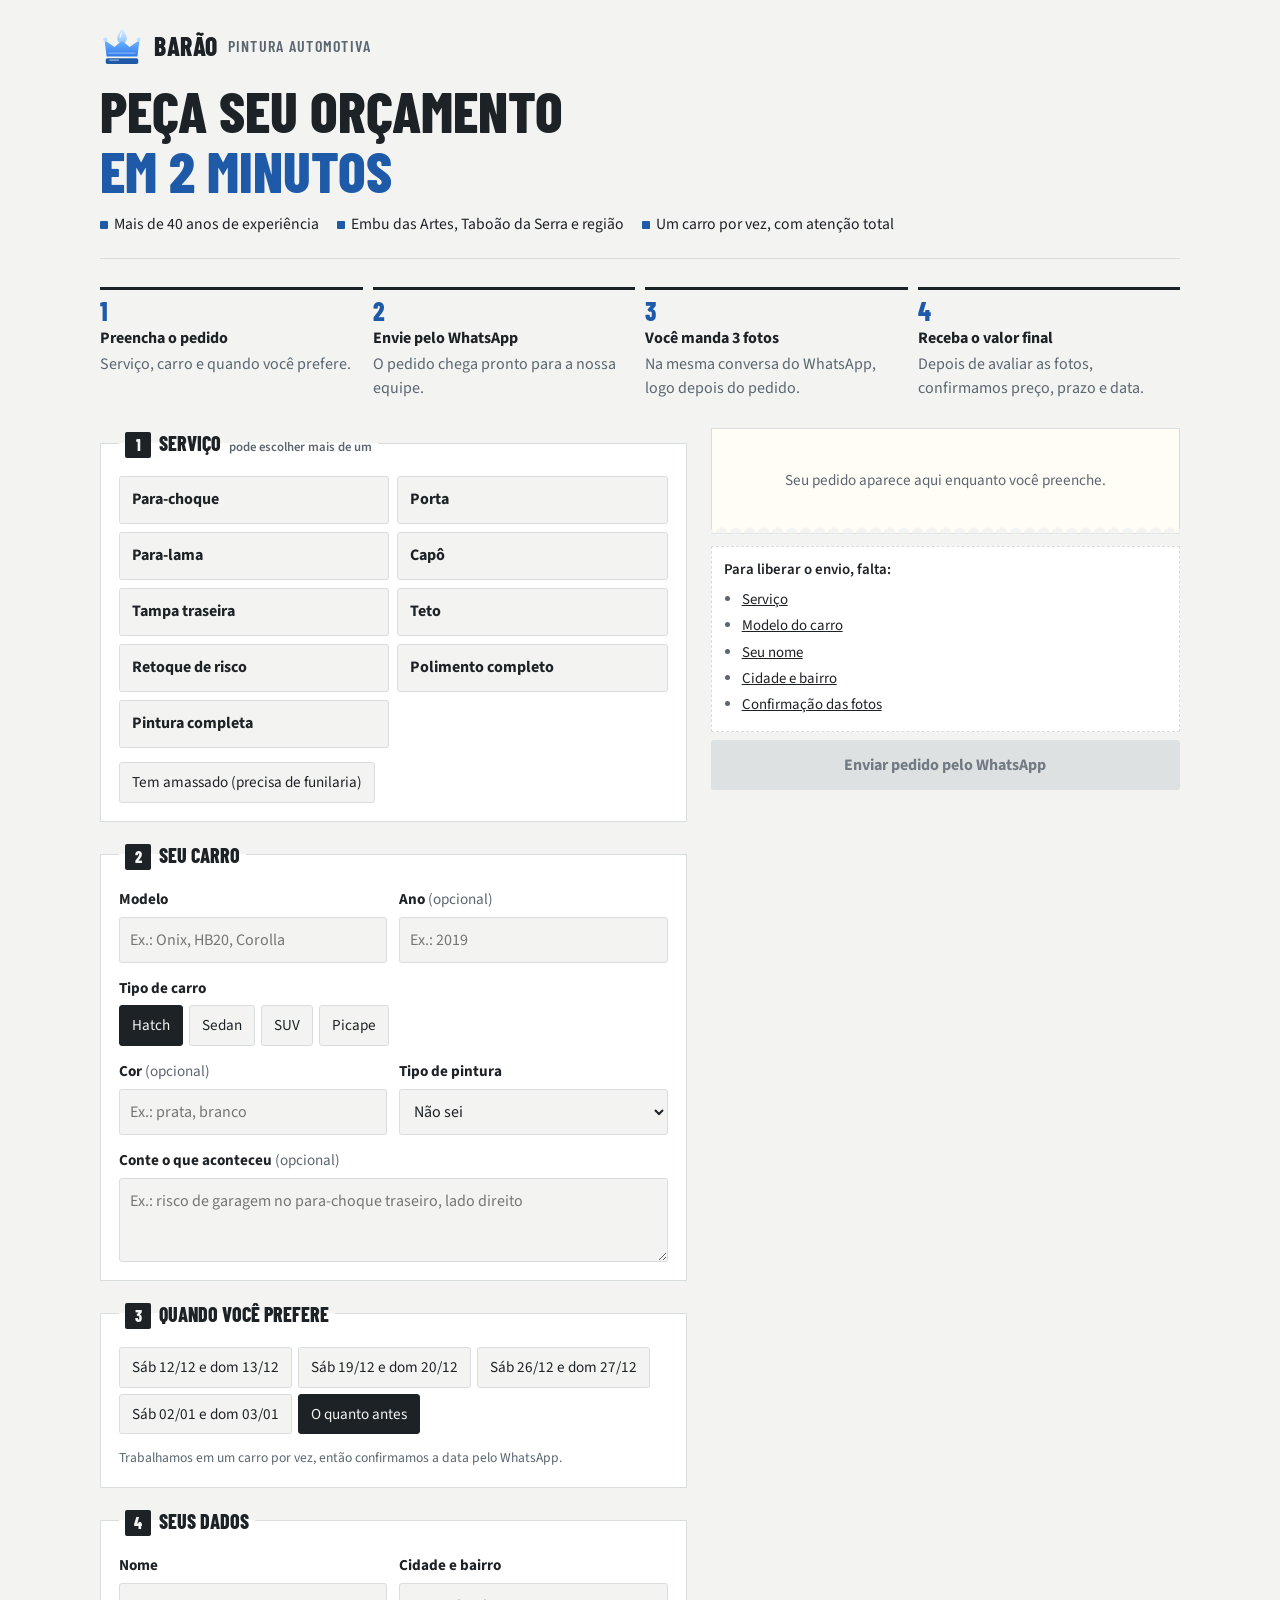
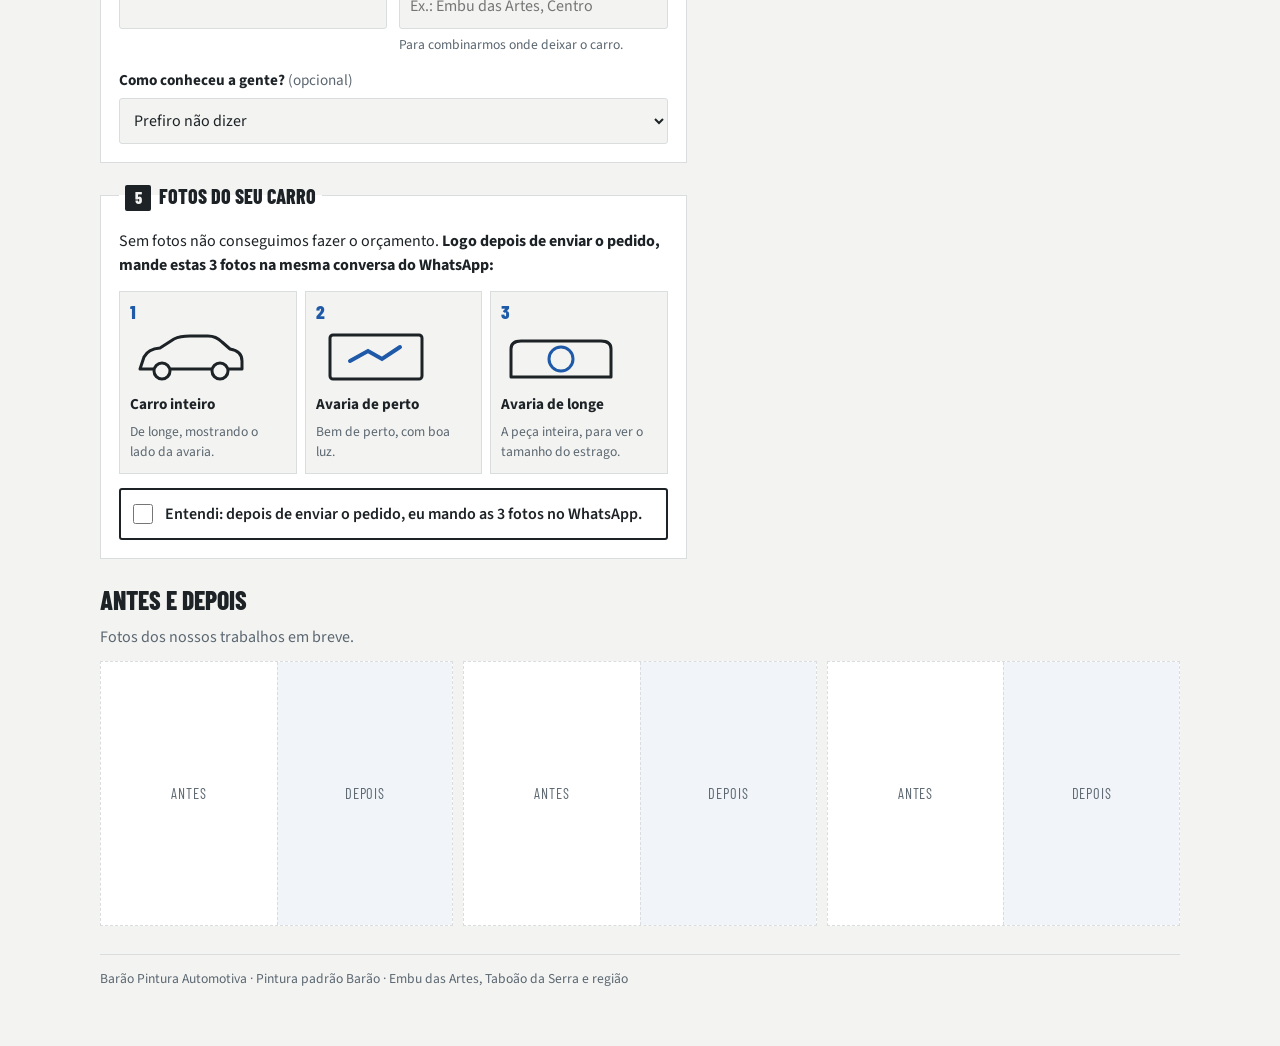
==== web/index.html @ ec801206 "Experiência: mais de 40 anos Co-Authored-By: Claude Opus 5.5 <noreply@anthropic.com> Claude-Session:" ====
<!doctype html>
<html lang="pt-BR">
<head>
<meta charset="utf-8">
<meta name="viewport" content="width=device-width, initial-scale=1, viewport-fit=cover">
<title>Barão Pintura Automotiva · Orçamento</title>
<meta name="description" content="Pintura automotiva com mais de 40 anos de experiência em Embu das Artes, Taboão da Serra e região. Peça seu orçamento pelo WhatsApp.">
<meta property="og:title" content="Barão Pintura Automotiva">
<meta property="og:description" content="Peça seu orçamento em 2 minutos pelo WhatsApp.">
<meta property="og:type" content="website">
<meta name="color-scheme" content="light dark">
<link rel="icon" href="img/simbolo.svg" type="image/svg+xml">
<link rel="apple-touch-icon" href="img/icone-app.png">
<link rel="preconnect" href="https://fonts.googleapis.com">
<link rel="preconnect" href="https://fonts.gstatic.com" crossorigin>
<link rel="stylesheet" href="https://fonts.googleapis.com/css2?family=Barlow+Condensed:wght@600;800&family=Source+Sans+3:wght@400;600;700&display=swap">
<link rel="stylesheet" href="css/style.css">
</head>
<body>
<div class="wrap">
  <header class="top">
    <span class="proto" id="proto">Protótipo · número do WhatsApp ainda não configurado</span>
    <div class="brand"><img src="img/simbolo.svg" alt="" width="44" height="44"><b>Barão</b><span>Pintura automotiva</span></div>
    <h1>Peça seu orçamento <em>em 2 minutos</em></h1>
    <div class="facts">
      <span>Mais de 40 anos de experiência</span>
      <span id="f-regiao">Embu das Artes, Taboão da Serra e região</span>
      <span>Um carro por vez, com atenção total</span>
    </div>
  </header>

  <ol class="how" aria-label="Como funciona">
    <li><b>Preencha o pedido</b><span class="muted">Serviço, carro e quando você prefere.</span></li>
    <li><b>Envie pelo WhatsApp</b><span class="muted">O pedido chega pronto para a nossa equipe.</span></li>
    <li><b>Você manda 3 fotos</b><span class="muted">Na mesma conversa do WhatsApp, logo depois do pedido.</span></li>
    <li><b>Receba o valor final</b><span class="muted">Depois de avaliar as fotos, confirmamos preço, prazo e data.</span></li>
  </ol>

  <div class="main">
    <form id="form" novalidate>
      <fieldset id="fs-svc" aria-describedby="e-svc" tabindex="-1">
        <legend><span class="step">1</span>Serviço <small>pode escolher mais de um</small></legend>
        <div class="svcs" id="svcs"></div>
        <p class="err" id="e-svc" hidden>Escolha pelo menos um serviço.</p>
        <label class="chip" style="align-self:flex-start"><input type="checkbox" id="amassado"><span>Tem amassado (precisa de funilaria)</span></label>
        <p class="callout" id="funilaria" hidden>Amassados passam primeiro pela funilaria, feita pelo nosso funileiro parceiro. O valor dessa parte vem junto no orçamento.</p>
      </fieldset>

      <fieldset>
        <legend><span class="step">2</span>Seu carro</legend>
        <div class="two">
          <div class="field"><label for="modelo">Modelo</label><input type="text" id="modelo" placeholder="Ex.: Onix, HB20, Corolla" autocomplete="off" maxlength="40" aria-describedby="e-modelo"><p class="err" id="e-modelo" hidden>Diga o modelo do carro.</p></div>
          <div class="field"><label for="ano">Ano <span class="opt">(opcional)</span></label><input type="text" id="ano" inputmode="numeric" maxlength="4" placeholder="Ex.: 2019" aria-describedby="e-ano"><p class="err" id="e-ano" hidden></p></div>
        </div>
        <div class="field"><span class="lbl" id="l-porte">Tipo de carro</span><div class="chips" id="porte" role="radiogroup" aria-labelledby="l-porte"></div></div>
        <div class="two">
          <div class="field"><label for="cor">Cor <span class="opt">(opcional)</span></label><input type="text" id="cor" placeholder="Ex.: prata, branco" autocomplete="off" maxlength="30"></div>
          <div class="field"><label for="tinta">Tipo de pintura</label>
            <select id="tinta"><option value="nao-sei">Não sei</option><option value="solida">Sólida (cor lisa)</option><option value="metalica">Metálica (com brilho de pó)</option><option value="perolizada">Perolizada (muda de tom)</option></select></div>
        </div>
        <div class="field"><label for="obs">Conte o que aconteceu <span class="opt">(opcional)</span></label><textarea id="obs" maxlength="300" placeholder="Ex.: risco de garagem no para-choque traseiro, lado direito"></textarea></div>
      </fieldset>

      <fieldset>
        <legend><span class="step">3</span>Quando você prefere</legend>
        <div class="chips" id="datas" role="radiogroup" aria-label="Fim de semana preferido"></div>
        <p class="hint">Trabalhamos em um carro por vez, então confirmamos a data pelo WhatsApp.</p>
      </fieldset>

      <fieldset>
        <legend><span class="step">4</span>Seus dados</legend>
        <div class="two">
          <div class="field"><label for="nome">Nome</label><input type="text" id="nome" autocomplete="name" maxlength="60" aria-describedby="e-nome"><p class="err" id="e-nome" hidden>Diga seu nome.</p></div>
          <div class="field"><label for="bairro">Cidade e bairro</label><input type="text" id="bairro" maxlength="60" placeholder="Ex.: Embu das Artes, Centro" aria-describedby="h-bairro e-bairro"><span class="hint" id="h-bairro">Para combinarmos onde deixar o carro.</span><p class="err" id="e-bairro" hidden>Diga sua cidade e bairro.</p></div>
        </div>
        <div class="field"><label for="origem">Como conheceu a gente? <span class="opt">(opcional)</span></label>
          <select id="origem"><option value="">Prefiro não dizer</option><option>Indicação de amigo</option><option>Instagram</option><option>Google</option><option>Já sou cliente</option><option>Outro</option></select></div>
      </fieldset>

      <fieldset>
        <legend><span class="step">5</span>Fotos do seu carro</legend>
        <p>Sem fotos não conseguimos fazer o orçamento. <strong>Logo depois de enviar o pedido, mande estas 3 fotos na mesma conversa do WhatsApp:</strong></p>
        <div class="shots">
          <div class="shot"><span class="n">1</span>
            <svg viewBox="0 0 120 60" aria-hidden="true"><g fill="none" stroke="currentColor" stroke-width="3" stroke-linejoin="round"><path d="M10 42 L14 30 Q18 22 30 21 L44 12 Q50 9 60 9 L78 9 Q86 9 92 15 L100 22 Q112 24 112 34 L112 42 Z"/><circle cx="32" cy="44" r="8" fill="var(--bg)"/><circle cx="90" cy="44" r="8" fill="var(--bg)"/></g></svg>
            <b>Carro inteiro</b><small>De longe, mostrando o lado da avaria.</small></div>
          <div class="shot"><span class="n">2</span>
            <svg viewBox="0 0 120 60" aria-hidden="true"><g fill="none" stroke="currentColor" stroke-width="3"><rect x="14" y="8" width="92" height="44" rx="3"/><path d="M34 34 L52 24 L66 32 L84 20" stroke="var(--cor)" stroke-width="4" stroke-linecap="round"/></g></svg>
            <b>Avaria de perto</b><small>Bem de perto, com boa luz.</small></div>
          <div class="shot"><span class="n">3</span>
            <svg viewBox="0 0 120 60" aria-hidden="true"><g fill="none" stroke="currentColor" stroke-width="3" stroke-linejoin="round"><path d="M10 50 L10 22 Q10 14 20 14 L100 14 Q110 14 110 22 L110 50 Z"/><circle cx="60" cy="32" r="12" stroke="var(--cor)"/></g></svg>
            <b>Avaria de longe</b><small>A peça inteira, para ver o tamanho do estrago.</small></div>
        </div>
        <label class="confirm" for="fotos-ok" id="l-fotos"><input type="checkbox" id="fotos-ok" aria-describedby="e-fotos"><span>Entendi: depois de enviar o pedido, eu mando as 3 fotos no WhatsApp.</span></label>
        <p class="err" id="e-fotos" hidden>Marque aqui para confirmar que vai mandar as fotos.</p>
      </fieldset>
      <div class="hp" aria-hidden="true"><label for="site">Site</label><input type="text" id="site" tabindex="-1" autocomplete="off"></div>
    </form>

    <aside aria-label="Resumo do pedido">
      <div class="receipt" id="receipt" aria-live="polite"></div>
      <div class="actions">
        <div class="summary" id="summary" role="alert" hidden></div>
        <a class="btn wpp" id="send" href="#" target="_blank" rel="noopener">Enviar pedido pelo WhatsApp</a>
        <button class="btn ghost" id="copy" type="button" hidden>Copiar pedido (teste)</button>
        <p class="status" id="status" role="status"></p>
      </div>
      <div class="next" id="next" hidden>
        <b>Falta pouco: mande as fotos</b>
        <p>Na mesma conversa em que você enviou o pedido:</p>
        <ol><li>Carro inteiro</li><li>Avaria de perto</li><li>Avaria de longe</li></ol>
        <p class="hint">Com as fotos, respondemos com o valor, o prazo e a data.</p>
      </div>
    </aside>
  </div>

  <section class="port" aria-label="Trabalhos">
    <h2>Antes e depois</h2>
    <p class="muted">Fotos dos nossos trabalhos em breve.</p>
    <div class="slots"><div class="slot"><div>Antes</div><div>Depois</div></div><div class="slot"><div>Antes</div><div>Depois</div></div><div class="slot"><div>Antes</div><div>Depois</div></div></div>
  </section>

  <footer>Barão Pintura Automotiva · Pintura padrão Barão · Embu das Artes, Taboão da Serra e região</footer>
</div>

<script src="js/config.js"></script>
<script src="js/app.js"></script>
</body>
</html>
---- web/css/style.css ----
/* base (antes vinha do visualizador de artifacts) */
*,*::before,*::after{box-sizing:border-box}
html{-webkit-text-size-adjust:100%}
body{margin:0}
img{max-width:100%;height:auto}
[hidden]{display:none!important}
:root{padding-top:env(safe-area-inset-top,0px);padding-bottom:env(safe-area-inset-bottom,0px)}

/* Layout: página do cliente — topo curto com a marca, formulário em blocos à esquerda e o recibo "colado" à direita (empilha no celular) */
:root{
  --bg:#f3f4f2; --surface:#ffffff; --fg:#1d2226; --muted:#5b6670; --line:#d9ddde;
  --cor:#1E5AA8; --cor-fg:#ffffff; --primer:#8d9599; --verniz:#1f5f8b; --fita:#e8b923; --fita-fg:#3a2c00; --wpp:#1f8a4c; --paper:#fffdf6;
  --display:"Barlow Condensed","Arial Narrow",Arial,sans-serif;
  --body:"Source Sans 3","Segoe UI",Roboto,Arial,sans-serif;
  --mono:ui-monospace,"SFMono-Regular",Menlo,Consolas,monospace;
}
@media (prefers-color-scheme: dark){:root:not([data-theme="light"]){
  --bg:#15191c; --surface:#1e2428; --fg:#e8ebec; --muted:#a2adb5; --line:#323a40;
  --cor:#4C9AFF; --cor-fg:#0A1F3D; --primer:#a3acb1; --verniz:#5aa5d8; --fita:#e8b923; --fita-fg:#2a2000; --wpp:#3cc07a; --paper:#22282c; color-scheme:dark}}
:root[data-theme="dark"]{
  --bg:#15191c; --surface:#1e2428; --fg:#e8ebec; --muted:#a2adb5; --line:#323a40;
  --cor:#4C9AFF; --cor-fg:#0A1F3D; --primer:#a3acb1; --verniz:#5aa5d8; --fita:#e8b923; --fita-fg:#2a2000; --wpp:#3cc07a; --paper:#22282c; color-scheme:dark}
*{box-sizing:border-box}
body{background:var(--bg);color:var(--fg);font-family:var(--body);font-size:16px;line-height:1.5;
  padding-left:max(16px,env(safe-area-inset-left,0px));padding-right:max(16px,env(safe-area-inset-right,0px))}
.wrap{max-width:1080px;margin:0 auto;padding-block:24px 56px;display:flex;flex-direction:column;gap:28px}
h1,h2,h3{font-family:var(--display);margin:0;line-height:1.05;text-wrap:balance}
p{margin:0}
.muted{color:var(--muted)}
a{color:var(--verniz)}

/* topo */
.top{display:flex;flex-direction:column;gap:12px;padding-bottom:22px;border-bottom:1px solid var(--line)}
.brand{display:flex;align-items:center;gap:10px;flex-wrap:wrap}
.brand img{width:44px;height:44px}
.brand b{font-family:var(--display);font-weight:800;font-size:1.6rem;letter-spacing:.02em;text-transform:uppercase}
.brand span{font-family:var(--display);font-weight:600;text-transform:uppercase;letter-spacing:.08em;color:var(--muted)}
.top h1{font-size:clamp(2.2rem,7vw,3.6rem);font-weight:800;text-transform:uppercase;max-width:18ch}
.top h1 em{font-style:normal;color:var(--cor)}
.facts{display:flex;flex-wrap:wrap;gap:8px 18px;font-size:.98rem}
.facts span{display:flex;align-items:center;gap:6px}
.facts span::before{content:"";width:8px;height:8px;background:var(--cor);border-radius:1px}
.proto{align-self:flex-start;background:var(--fita);color:var(--fita-fg);font-family:var(--display);font-weight:600;text-transform:uppercase;letter-spacing:.08em;font-size:.85rem;padding:2px 10px;transform:rotate(-1deg)}

/* grade principal */
.main{display:grid;grid-template-columns:minmax(0,1.25fr) minmax(0,1fr);gap:24px;align-items:start}
@media (max-width:860px){.main{grid-template-columns:1fr}}
form{display:flex;flex-direction:column;gap:18px;min-width:0}
fieldset{border:1px solid var(--line);background:var(--surface);padding:18px;margin:0;display:flex;flex-direction:column;gap:14px;min-width:0}
legend{font-family:var(--display);font-weight:800;text-transform:uppercase;font-size:1.25rem;padding:0 6px;display:flex;gap:8px;align-items:baseline}
legend small{font-family:var(--body);font-weight:600;font-size:.8rem;color:var(--muted);text-transform:none}
.step{display:inline-grid;place-items:center;width:26px;height:26px;background:var(--fg);color:var(--bg);border-radius:2px;font-size:1rem}
.field{display:flex;flex-direction:column;gap:6px;min-width:0}
.field>label,.lbl{font-weight:700;font-size:.95rem}
.hint{font-size:.85rem;color:var(--muted)}
input[type=text],input[type=tel],input[type=number],select,textarea{font:inherit;color:var(--fg);background:var(--bg);border:1px solid var(--line);padding:10px;border-radius:3px;width:100%}
textarea{min-height:84px;resize:vertical}
input:focus-visible,select:focus-visible,textarea:focus-visible,button:focus-visible,.chip:focus-within,a:focus-visible{outline:3px solid var(--fita);outline-offset:1px}
.two{display:grid;grid-template-columns:1fr 1fr;gap:12px;align-items:start}
@media (max-width:460px){.two{grid-template-columns:1fr}}
.err{color:var(--cor);font-size:.88rem;font-weight:600}

/* serviços */
.svcs{display:grid;grid-template-columns:repeat(auto-fill,minmax(180px,1fr));gap:8px}
.svc{display:flex;flex-direction:column;gap:2px;border:1px solid var(--line);background:var(--bg);padding:10px 12px;border-radius:3px;cursor:pointer;position:relative}
.svc > input[type=checkbox]{position:absolute;opacity:0;pointer-events:none}
.svc b{font-weight:700}
.svc.off{opacity:.5;cursor:not-allowed}
.svc small{color:var(--muted);font-size:.85rem}
.svc:has(input:checked){border-color:var(--cor);background:color-mix(in srgb,var(--cor) 9%,var(--surface));box-shadow:inset 0 0 0 1px var(--cor)}
.svc:has(input:focus-visible){outline:3px solid var(--fita);outline-offset:1px}
.qty{display:flex;align-items:center;gap:8px;margin-top:6px}
.qty input{width:64px;padding:6px 8px}
.svc:not(:has(input[type=checkbox]:checked)) .qty{display:none}

.chips{display:flex;flex-wrap:wrap;gap:6px}
.chip{position:relative}
.chip input{position:absolute;opacity:0;pointer-events:none}
.chip span{display:inline-block;padding:8px 12px;border:1px solid var(--line);background:var(--bg);border-radius:3px;cursor:pointer;font-size:.95rem}
.chip input:checked + span{background:var(--fg);color:var(--bg);border-color:var(--fg)}
.callout{border-left:4px solid var(--verniz);background:color-mix(in srgb,var(--verniz) 9%,transparent);padding:10px 12px;font-size:.93rem}

/* recibo */
aside{position:sticky;top:calc(env(safe-area-inset-top,0px) + 16px);display:flex;flex-direction:column;gap:12px;min-width:0}
@media (max-width:860px){aside{position:static}}
.receipt{background:var(--paper);border:1px solid var(--line);padding:18px 18px 22px;font-family:var(--mono);font-size:.84rem;line-height:1.55;white-space:pre-wrap;overflow-wrap:anywhere;
  -webkit-mask:radial-gradient(circle 6px at 50% 100%,transparent 98%,#000) bottom/14px 100% repeat-x;mask:radial-gradient(circle 6px at 50% 100%,transparent 98%,#000) bottom/14px 100% repeat-x}
.est{display:flex;justify-content:space-between;align-items:baseline;gap:10px;border-top:3px solid var(--fg);padding-top:8px}
.est strong{font-family:var(--display);font-weight:800;font-size:2rem;font-variant-numeric:tabular-nums;color:var(--cor)}
.actions{display:flex;flex-direction:column;gap:8px}
.btn{display:flex;justify-content:center;align-items:center;gap:8px;font:inherit;font-weight:700;padding:13px 16px;border-radius:3px;border:0;cursor:pointer;text-decoration:none;text-align:center}
.btn.wpp{background:var(--wpp);color:#fff}
.btn.wpp[aria-disabled=true]{background:var(--line);color:var(--muted);cursor:not-allowed}
.btn.ghost{background:transparent;border:1px solid var(--line);color:var(--fg);font-weight:600}
.status{font-size:.88rem;color:var(--muted);min-height:1.2em}

/* portfólio */
.port{display:flex;flex-direction:column;gap:12px}
.port h2{font-size:1.6rem;font-weight:800;text-transform:uppercase}
.slots{display:grid;grid-template-columns:repeat(auto-fit,minmax(200px,1fr));gap:10px}
.slot{aspect-ratio:4/3;max-width:100%;border:1px dashed var(--line);display:grid;grid-template-columns:1fr 1fr;overflow:hidden;background:var(--surface)}
.slot div{display:grid;place-items:center;font-family:var(--display);text-transform:uppercase;letter-spacing:.06em;color:var(--muted);font-size:.9rem}
.slot div+div{border-left:1px dashed var(--line);background:color-mix(in srgb,var(--cor) 6%,transparent)}
.how{display:grid;grid-template-columns:repeat(auto-fit,minmax(200px,1fr));gap:10px;counter-reset:h;list-style:none;margin:0;padding:0}
.how li{counter-increment:h;border-top:3px solid var(--fg);padding-top:8px;display:flex;flex-direction:column;gap:2px}
.how li::before{content:counter(h);font-family:var(--display);font-weight:800;font-size:1.6rem;color:var(--cor);line-height:1}
footer{font-size:.85rem;color:var(--muted);border-top:1px solid var(--line);padding-top:14px}
/* fotos que o cliente manda */
.shots{display:grid;grid-template-columns:repeat(3,minmax(0,1fr));gap:8px}
@media (max-width:420px){.shots{grid-template-columns:1fr}}
.shot{border:1px solid var(--line);background:var(--bg);padding:10px;display:flex;flex-direction:column;gap:6px;align-items:flex-start;min-width:0}
.shot svg{width:100%;max-width:120px;height:auto;color:var(--fg)}
.shot b{font-size:.95rem}
.shot small{color:var(--muted);font-size:.85rem}
.shot .n{font-family:var(--display);font-weight:800;color:var(--cor);font-size:1.2rem;line-height:1}
.confirm{display:grid;grid-template-columns:22px 1fr;gap:10px;align-items:start;padding:12px;border:2px solid var(--fg);border-radius:3px;cursor:pointer;font-weight:600}
.confirm input{width:20px;height:20px;margin:2px 0 0;accent-color:var(--cor)}
.next{border:2px solid var(--wpp);background:color-mix(in srgb,var(--wpp) 10%,var(--surface));padding:14px;display:flex;flex-direction:column;gap:6px}
.next b{font-family:var(--display);font-size:1.3rem;text-transform:uppercase}
.next ol{margin:0;padding-left:20px}
@media (prefers-reduced-motion:no-preference){.svc,.chip span{transition:background .15s,border-color .15s}}
[hidden]{display:none!important}
.opt{font-weight:400;color:var(--muted)}
.invalido,input.invalido,select.invalido{border-color:var(--cor)!important;box-shadow:0 0 0 1px var(--cor)}
fieldset.invalido{box-shadow:inset 3px 0 0 var(--cor)}
.err{margin:0}
.receipt.vazio{font-family:var(--body);color:var(--muted);font-size:.95rem;text-align:center;padding-block:40px}
.summary{border:2px solid var(--cor);background:color-mix(in srgb,var(--cor) 8%,var(--surface));padding:12px;font-size:.93rem;display:flex;flex-direction:column;gap:6px}
.summary ul{margin:0;padding-left:18px}
.summary button{font:inherit;background:none;border:0;padding:2px 0;color:var(--fg);text-decoration:underline;cursor:pointer}
.qty input{width:64px;padding:6px 8px}
.hp{position:absolute;left:-9999px;width:1px;height:1px;overflow:hidden}
.btn[aria-busy=true]{opacity:.7;cursor:progress}
.summary.neutro{border:1px dashed var(--line);background:var(--surface);color:var(--muted)}
.summary.neutro b{color:var(--fg);font-weight:600}
.btn.wpp[aria-disabled=true]{opacity:.85}
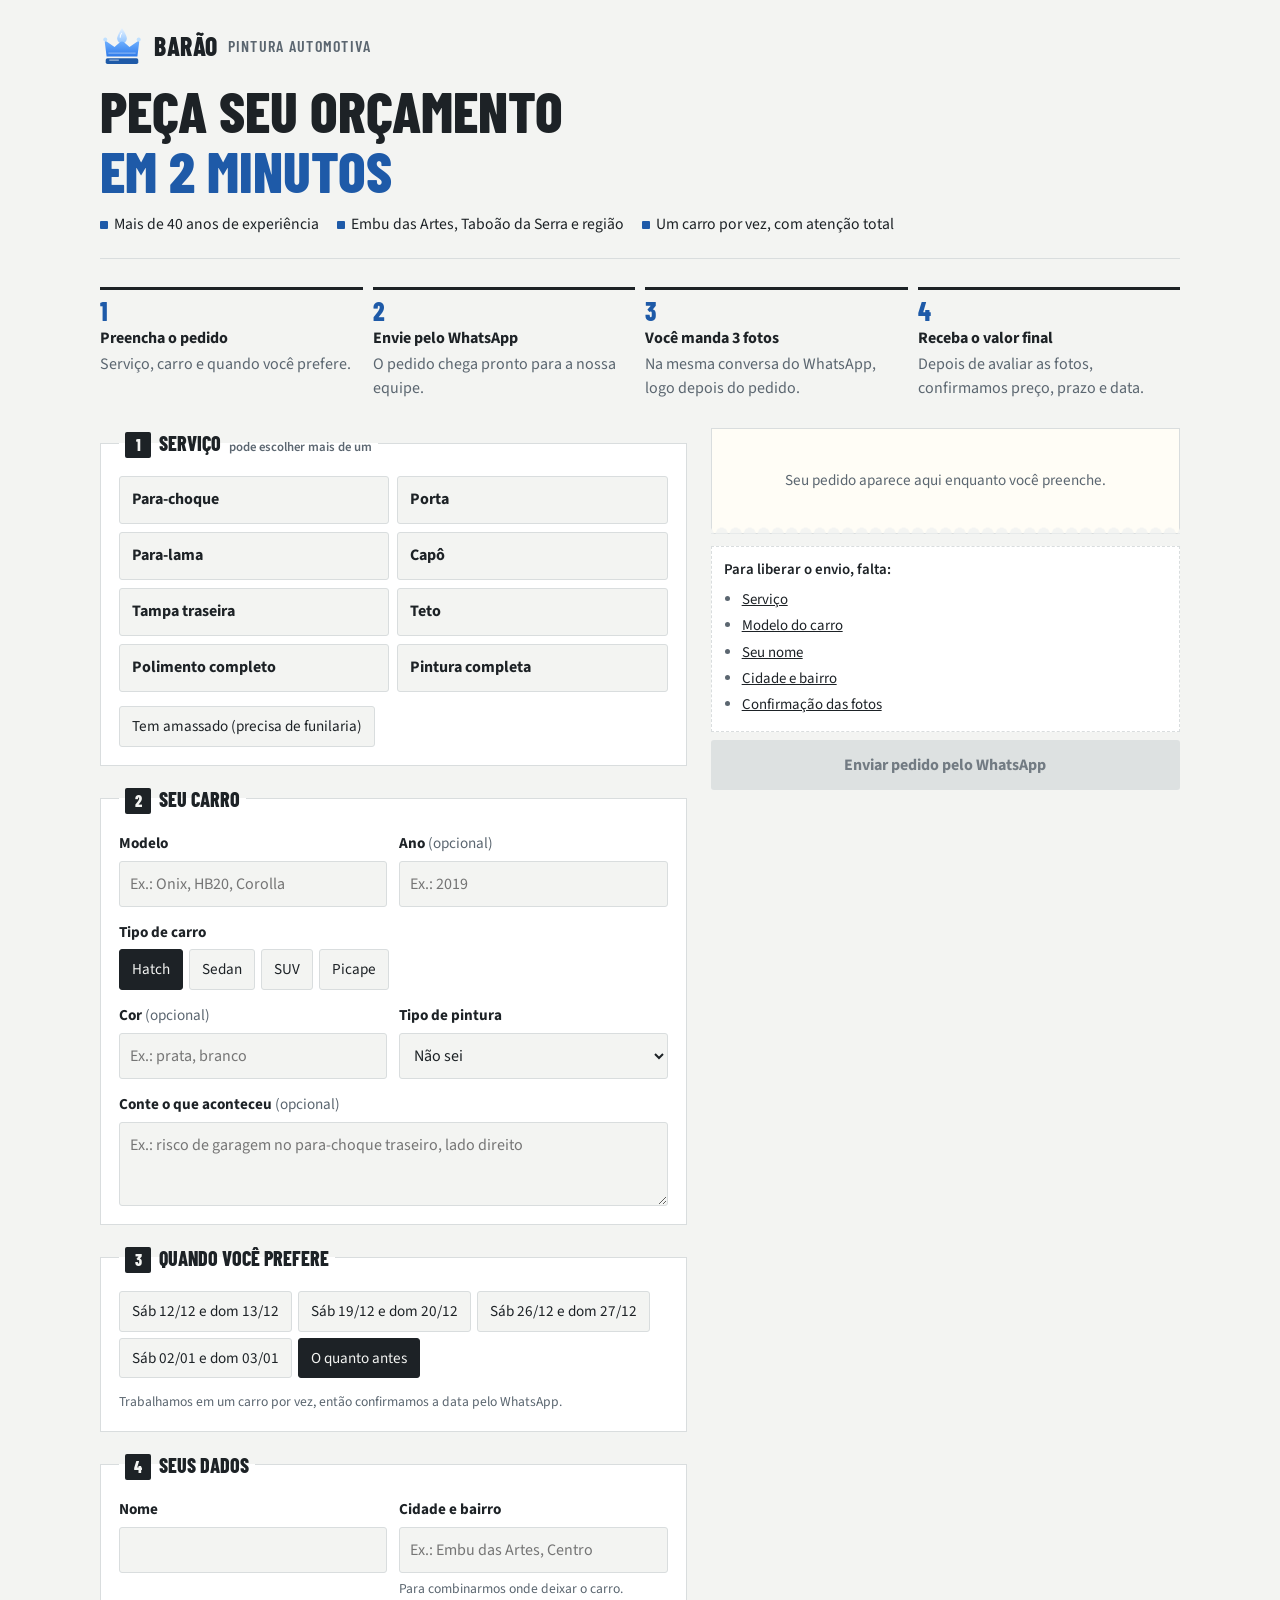
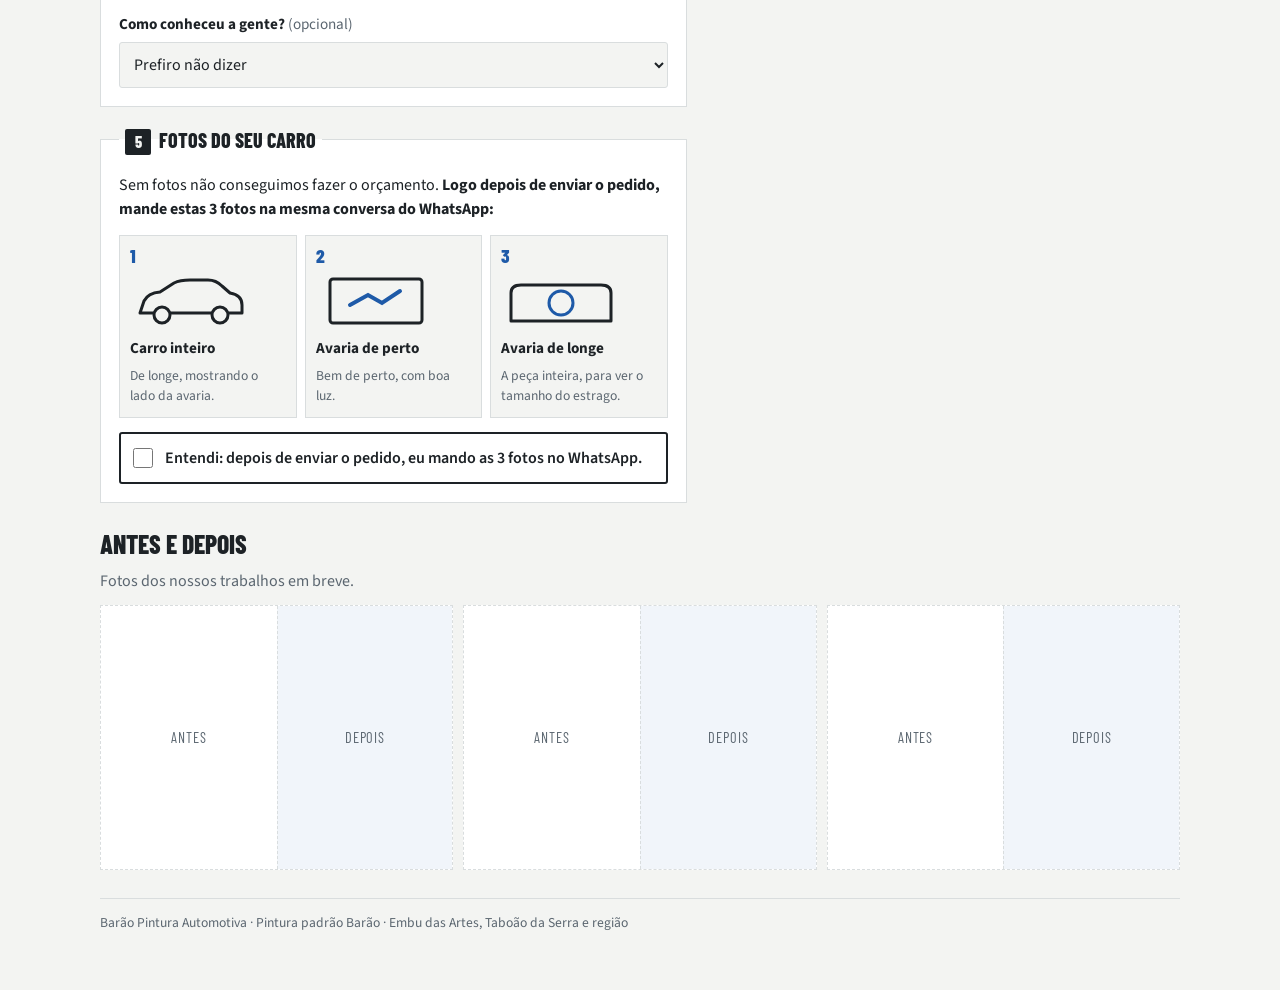
==== commit 0f9d3a62: "Recibo volta a ser só texto; modo de teste para emojis Os emojis chegaram quebrados também via api.w" ====
--- a/web/index.html
+++ b/web/index.html
@@ -14,7 +14,7 @@
 <link rel="preconnect" href="https://fonts.googleapis.com">
 <link rel="preconnect" href="https://fonts.gstatic.com" crossorigin>
 <link rel="stylesheet" href="https://fonts.googleapis.com/css2?family=Barlow+Condensed:wght@600;800&family=Source+Sans+3:wght@400;600;700&display=swap">
-<link rel="stylesheet" href="css/style.css">
+<link rel="stylesheet" href="css/style.css?v=20261109b">
 </head>
 <body>
 <div class="wrap">
@@ -123,7 +123,7 @@
   <footer>Barão Pintura Automotiva · Pintura padrão Barão · Embu das Artes, Taboão da Serra e região</footer>
 </div>
 
-<script src="js/config.js"></script>
-<script src="js/app.js"></script>
+<script src="js/config.js?v=20261109b"></script>
+<script src="js/app.js?v=20261109b"></script>
 </body>
 </html>
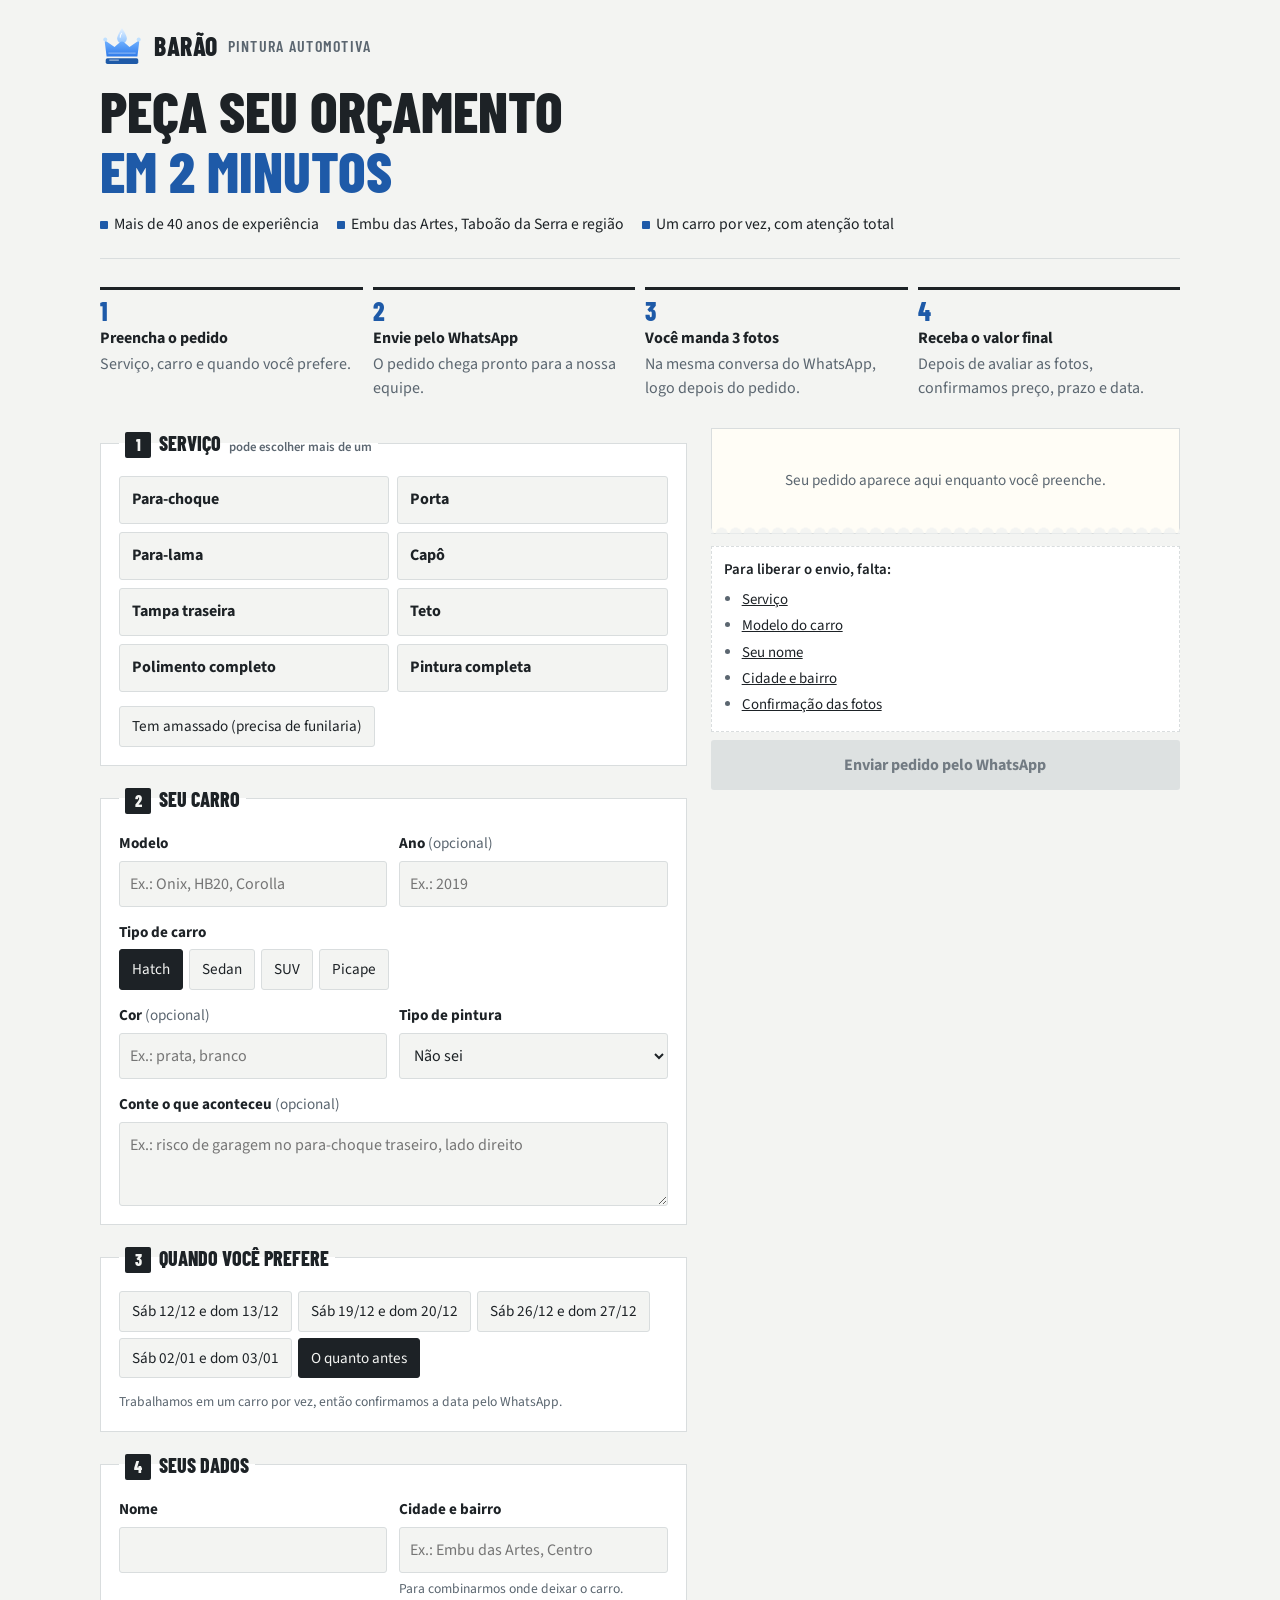
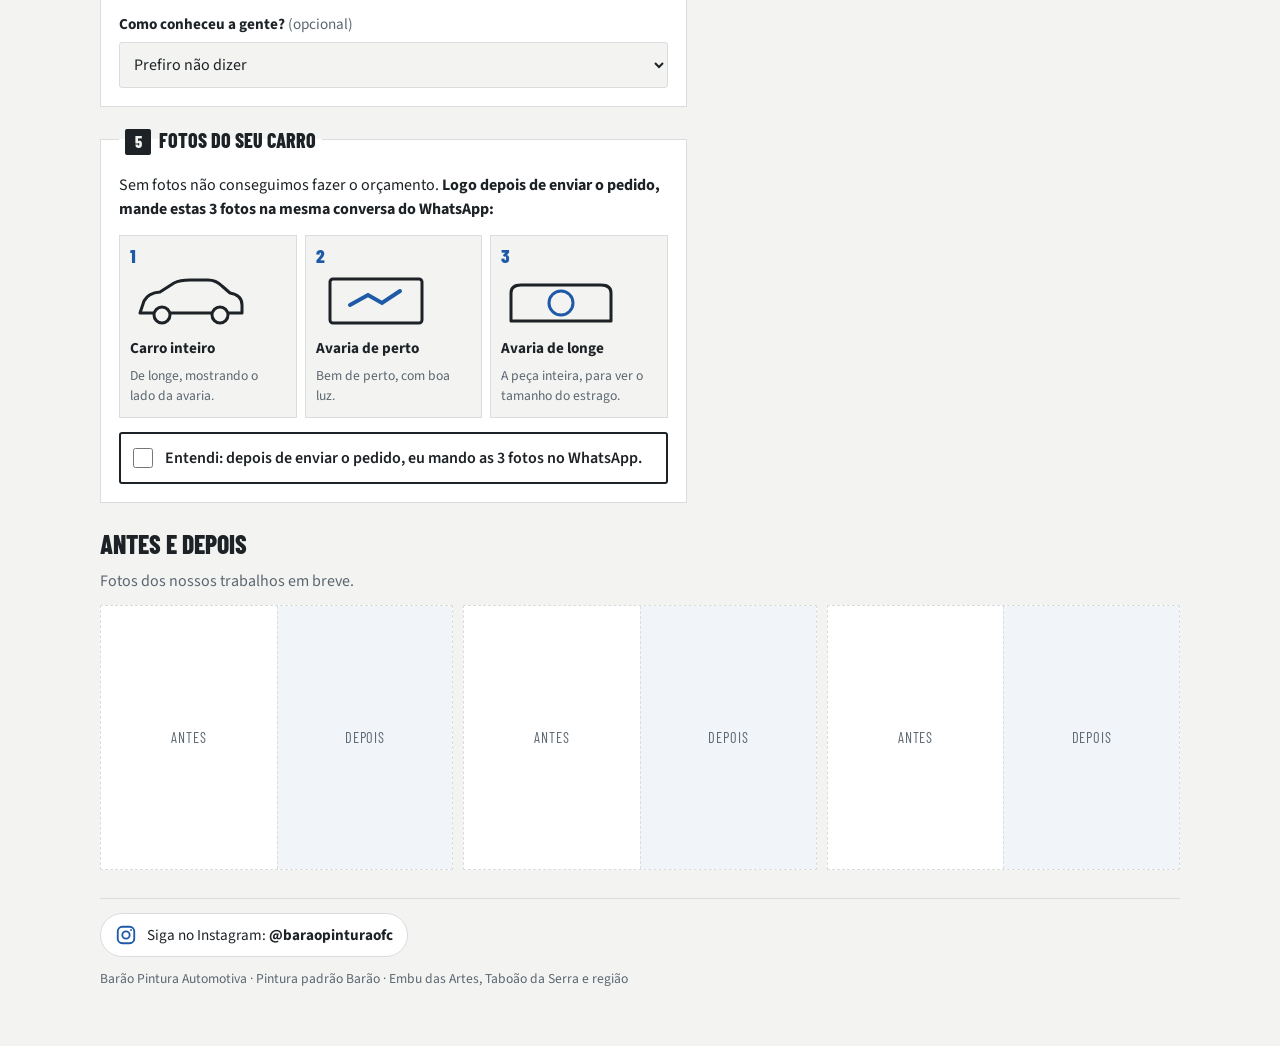
==== commit 358eba5c: "Site: link do Instagram (@baraopinturaofc) no rodapé Co-Authored-By: Claude Opus 5.5 <noreply@anthro" ====
--- a/web/index.html
+++ b/web/index.html
@@ -14,7 +14,7 @@
 <link rel="preconnect" href="https://fonts.googleapis.com">
 <link rel="preconnect" href="https://fonts.gstatic.com" crossorigin>
 <link rel="stylesheet" href="https://fonts.googleapis.com/css2?family=Barlow+Condensed:wght@600;800&family=Source+Sans+3:wght@400;600;700&display=swap">
-<link rel="stylesheet" href="css/style.css?v=20261109b">
+<link rel="stylesheet" href="css/style.css?v=20261110i">
 </head>
 <body>
 <div class="wrap">
@@ -120,10 +120,16 @@
     <div class="slots"><div class="slot"><div>Antes</div><div>Depois</div></div><div class="slot"><div>Antes</div><div>Depois</div></div><div class="slot"><div>Antes</div><div>Depois</div></div></div>
   </section>
 
-  <footer>Barão Pintura Automotiva · Pintura padrão Barão · Embu das Artes, Taboão da Serra e região</footer>
+  <footer>
+    <a class="social" href="https://www.instagram.com/baraopinturaofc/" target="_blank" rel="noopener">
+      <svg viewBox="0 0 24 24" width="22" height="22" aria-hidden="true" fill="none" stroke="currentColor" stroke-width="2" stroke-linecap="round" stroke-linejoin="round"><rect x="3" y="3" width="18" height="18" rx="5"/><circle cx="12" cy="12" r="4"/><circle cx="17.5" cy="6.5" r="1" fill="currentColor" stroke="none"/></svg>
+      <span>Siga no Instagram: <b>@baraopinturaofc</b></span>
+    </a>
+    <span>Barão Pintura Automotiva · Pintura padrão Barão · Embu das Artes, Taboão da Serra e região</span>
+  </footer>
 </div>
 
-<script src="js/config.js?v=20261109b"></script>
-<script src="js/app.js?v=20261109b"></script>
+<script src="js/config.js?v=20261110i"></script>
+<script src="js/app.js?v=20261110i"></script>
 </body>
 </html>
--- a/web/css/style.css
+++ b/web/css/style.css
@@ -104,7 +104,11 @@
 .how{display:grid;grid-template-columns:repeat(auto-fit,minmax(200px,1fr));gap:10px;counter-reset:h;list-style:none;margin:0;padding:0}
 .how li{counter-increment:h;border-top:3px solid var(--fg);padding-top:8px;display:flex;flex-direction:column;gap:2px}
 .how li::before{content:counter(h);font-family:var(--display);font-weight:800;font-size:1.6rem;color:var(--cor);line-height:1}
-footer{font-size:.85rem;color:var(--muted);border-top:1px solid var(--line);padding-top:14px}
+footer{font-size:.85rem;color:var(--muted);border-top:1px solid var(--line);padding-top:14px;display:flex;flex-direction:column;gap:12px}
+.social{display:inline-flex;align-items:center;gap:10px;align-self:flex-start;min-height:44px;padding:8px 14px;border:1px solid var(--line);border-radius:999px;
+  color:var(--fg);text-decoration:none;font-size:.95rem;background:var(--surface)}
+.social:hover{border-color:currentColor}
+.social svg{flex:none;color:var(--cor, currentColor)}
 /* fotos que o cliente manda */
 .shots{display:grid;grid-template-columns:repeat(3,minmax(0,1fr));gap:8px}
 @media (max-width:420px){.shots{grid-template-columns:1fr}}
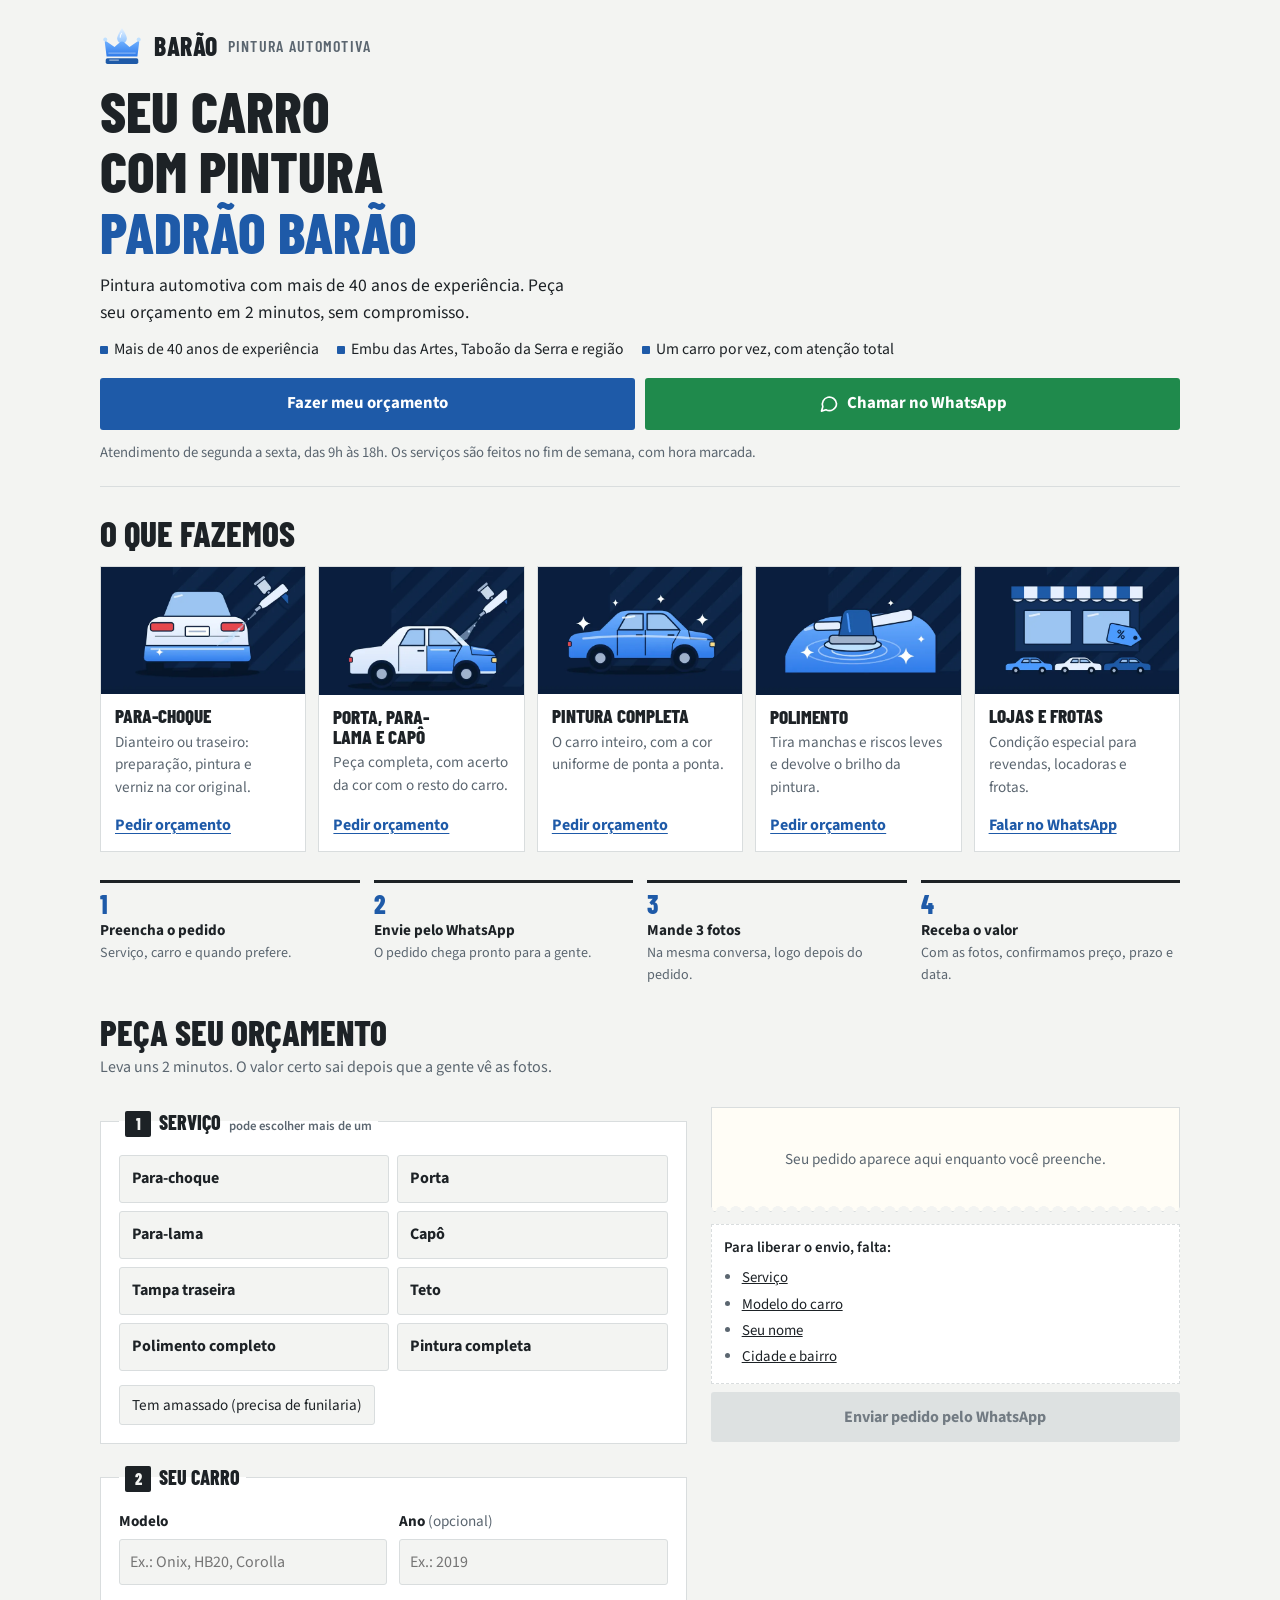
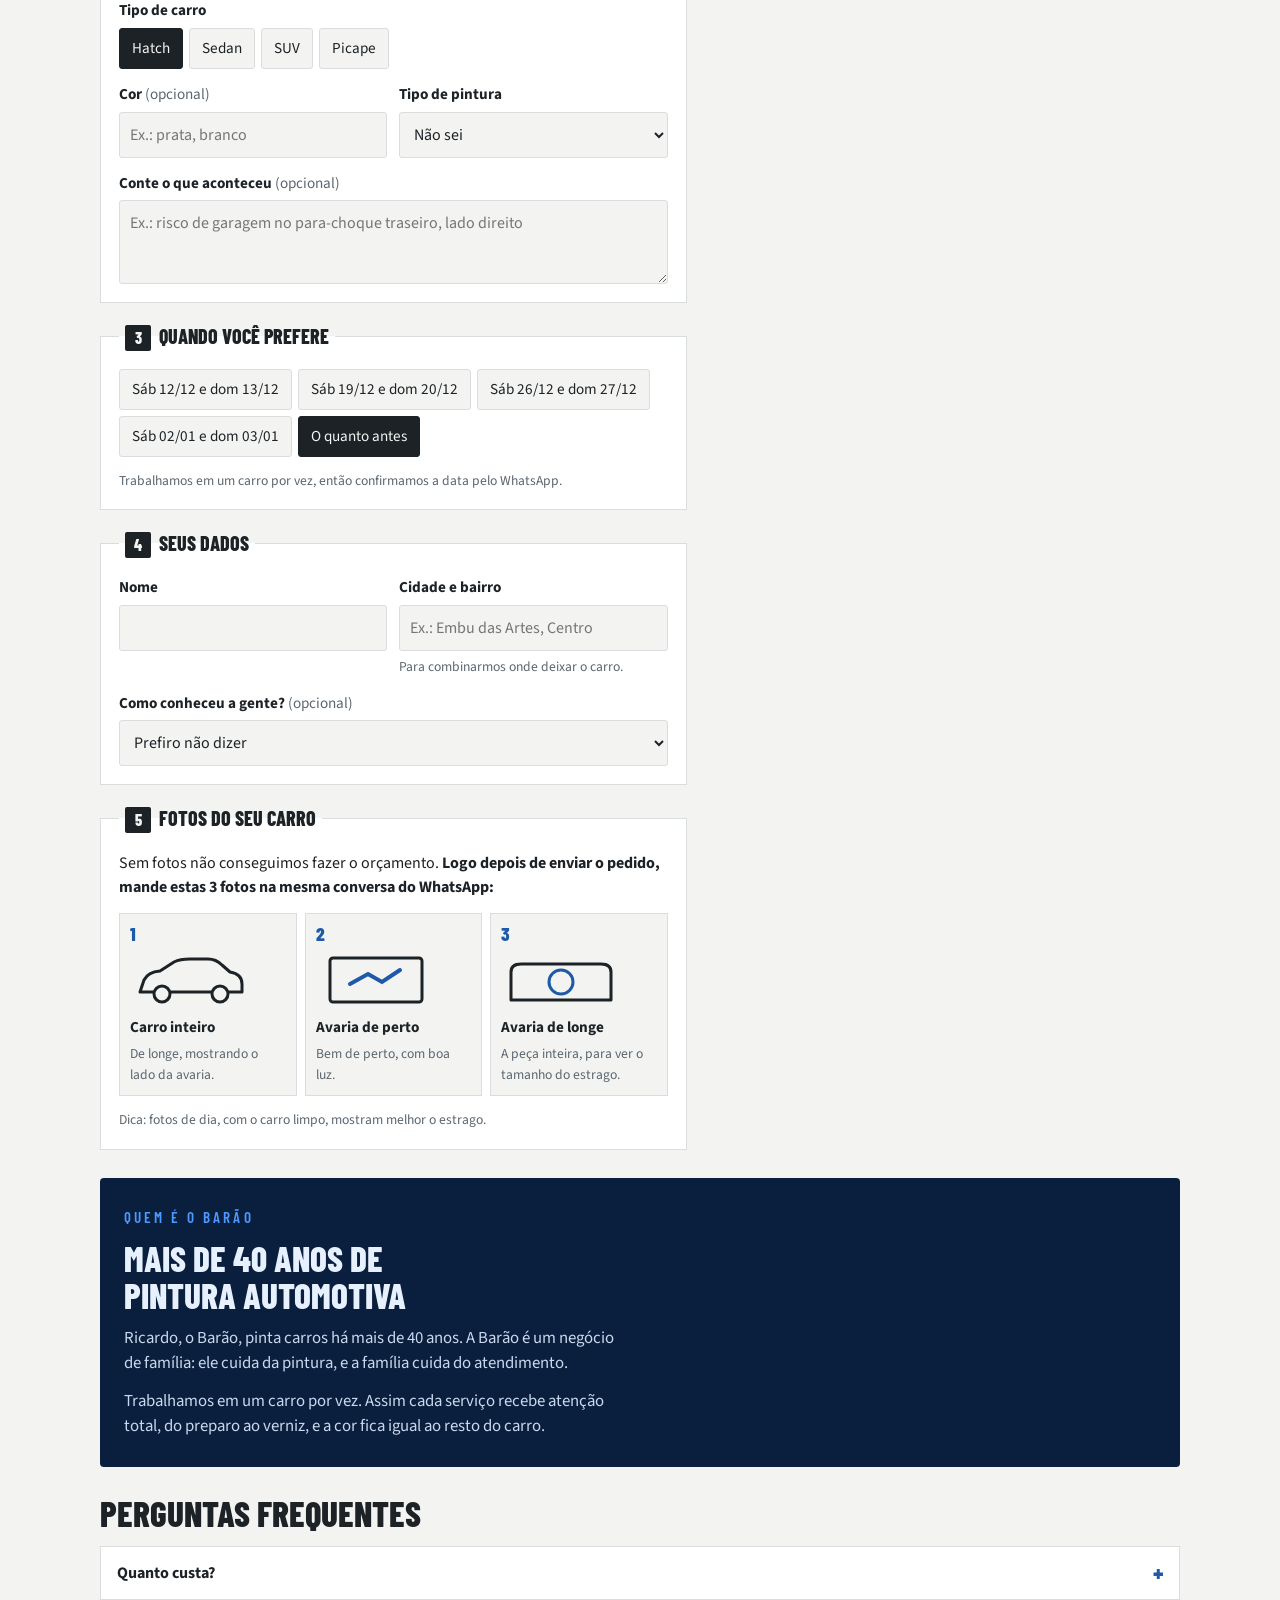
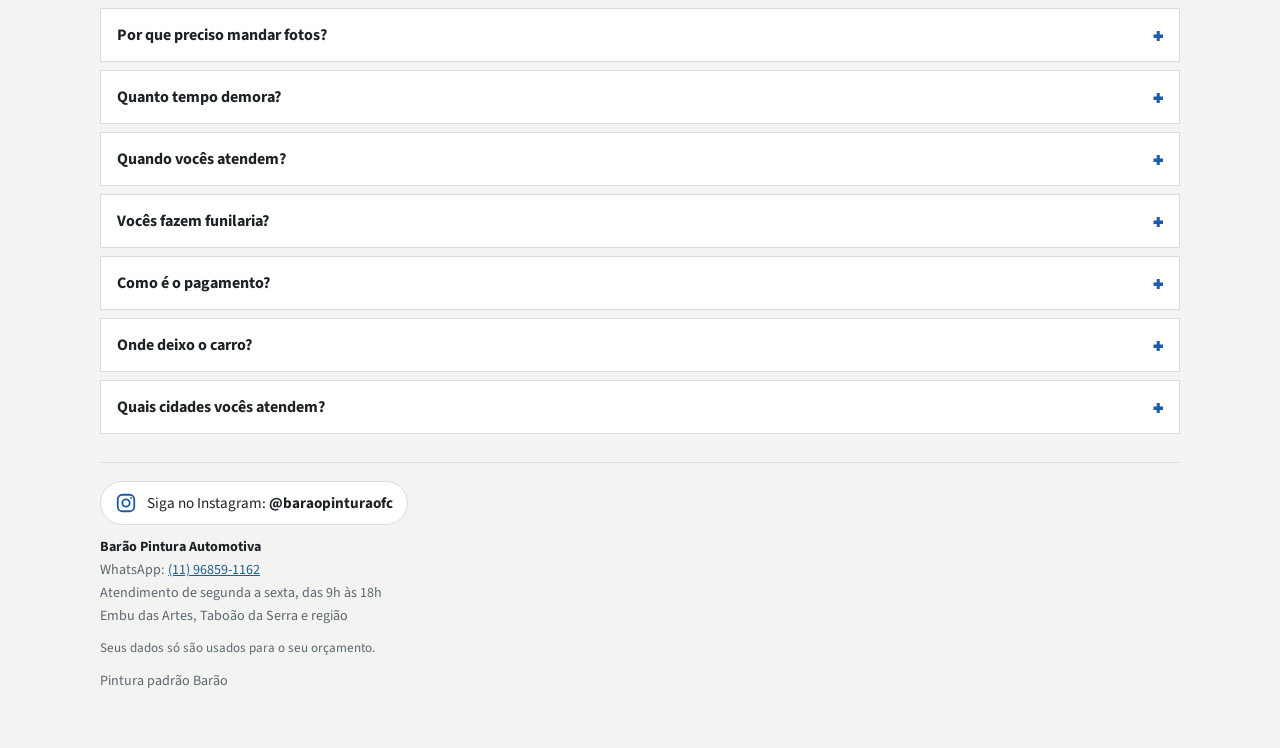
==== commit 569d5add: "Site: página completa (serviços, sobre, perguntas frequentes) e sem a trava do Entendi - Topo com Fa" ====
--- a/web/index.html
+++ b/web/index.html
@@ -3,39 +3,75 @@
 <head>
 <meta charset="utf-8">
 <meta name="viewport" content="width=device-width, initial-scale=1, viewport-fit=cover">
-<title>Barão Pintura Automotiva · Orçamento</title>
+<title>Barão Pintura Automotiva · Embu das Artes e Taboão da Serra</title>
 <meta name="description" content="Pintura automotiva com mais de 40 anos de experiência em Embu das Artes, Taboão da Serra e região. Peça seu orçamento pelo WhatsApp.">
 <meta property="og:title" content="Barão Pintura Automotiva">
-<meta property="og:description" content="Peça seu orçamento em 2 minutos pelo WhatsApp.">
+<meta property="og:description" content="Mais de 40 anos de pintura automotiva. Peça seu orçamento em 2 minutos pelo WhatsApp, sem compromisso.">
 <meta property="og:type" content="website">
+<meta property="og:url" content="https://matosdavi.github.io/ricar/">
+<meta property="og:image" content="https://matosdavi.github.io/ricar/img/og.jpg">
+<meta property="og:image:width" content="1200">
+<meta property="og:image:height" content="630">
+<meta property="og:locale" content="pt_BR">
+<meta name="twitter:card" content="summary_large_image">
 <meta name="color-scheme" content="light dark">
 <link rel="icon" href="img/simbolo.svg" type="image/svg+xml">
 <link rel="apple-touch-icon" href="img/icone-app.png">
 <link rel="preconnect" href="https://fonts.googleapis.com">
 <link rel="preconnect" href="https://fonts.gstatic.com" crossorigin>
 <link rel="stylesheet" href="https://fonts.googleapis.com/css2?family=Barlow+Condensed:wght@600;800&family=Source+Sans+3:wght@400;600;700&display=swap">
-<link rel="stylesheet" href="css/style.css?v=20261110i">
+<link rel="stylesheet" href="css/style.css?v=20261111a">
+<!-- Dados para o Google (oficina que atende numa região, sem endereço público). Ao trocar de domínio, troque as URLs. -->
+<script type="application/ld+json">
+{"@context":"https://schema.org","@type":"AutoBodyShop","name":"Barão Pintura Automotiva",
+ "description":"Pintura automotiva com mais de 40 anos de experiência: para-choque, portas, para-lamas, capô, pintura completa e polimento.",
+ "url":"https://matosdavi.github.io/ricar/","image":"https://matosdavi.github.io/ricar/img/og.jpg","logo":"https://matosdavi.github.io/ricar/img/icone-app.png",
+ "telephone":"+55-11-96859-1162","priceRange":"$$","slogan":"Pintura padrão Barão",
+ "areaServed":[{"@type":"City","name":"Embu das Artes"},{"@type":"City","name":"Taboão da Serra"}],
+ "openingHoursSpecification":[{"@type":"OpeningHoursSpecification","dayOfWeek":["Monday","Tuesday","Wednesday","Thursday","Friday"],"opens":"09:00","closes":"18:00"}],
+ "sameAs":["https://www.instagram.com/baraopinturaofc/"]}
+</script>
 </head>
 <body>
 <div class="wrap">
   <header class="top">
     <span class="proto" id="proto">Protótipo · número do WhatsApp ainda não configurado</span>
     <div class="brand"><img src="img/simbolo.svg" alt="" width="44" height="44"><b>Barão</b><span>Pintura automotiva</span></div>
-    <h1>Peça seu orçamento <em>em 2 minutos</em></h1>
+    <h1>Seu carro com pintura <em>padrão Barão</em></h1>
+    <p class="sub">Pintura automotiva com mais de 40 anos de experiência. Peça seu orçamento em 2 minutos, sem compromisso.</p>
     <div class="facts">
       <span>Mais de 40 anos de experiência</span>
       <span id="f-regiao">Embu das Artes, Taboão da Serra e região</span>
       <span>Um carro por vez, com atenção total</span>
     </div>
+    <div class="cta">
+      <a class="btn primario" href="#pedido">Fazer meu orçamento</a>
+      <a class="btn wpp" id="wpp-direto" href="https://api.whatsapp.com/send?phone=5511968591162" target="_blank" rel="noopener">
+        <svg viewBox="0 0 24 24" width="20" height="20" aria-hidden="true" fill="none" stroke="currentColor" stroke-width="2" stroke-linecap="round" stroke-linejoin="round"><path d="M21 11.5a8.5 8.5 0 0 1-12.6 7.4L3 20.5l1.6-5.2A8.5 8.5 0 1 1 21 11.5z"/></svg>
+        Chamar no WhatsApp</a>
+    </div>
+    <p class="horario">Atendimento de segunda a sexta, das 9h às 18h. Os serviços são feitos no fim de semana, com hora marcada.</p>
   </header>
 
-  <ol class="how" aria-label="Como funciona">
-    <li><b>Preencha o pedido</b><span class="muted">Serviço, carro e quando você prefere.</span></li>
-    <li><b>Envie pelo WhatsApp</b><span class="muted">O pedido chega pronto para a nossa equipe.</span></li>
-    <li><b>Você manda 3 fotos</b><span class="muted">Na mesma conversa do WhatsApp, logo depois do pedido.</span></li>
-    <li><b>Receba o valor final</b><span class="muted">Depois de avaliar as fotos, confirmamos preço, prazo e data.</span></li>
+  <section class="servicos" aria-labelledby="t-servicos">
+    <h2 id="t-servicos">O que fazemos</h2>
+    <div class="cards">
+      <article class="card"><img src="img/servicos/parachoque.webp" alt="" width="640" height="400" loading="lazy"><div><h3>Para-choque</h3><p>Dianteiro ou traseiro: preparação, pintura e verniz na cor original.</p><button class="link" type="button" data-svc="parachoque">Pedir orçamento</button></div></article>
+      <article class="card"><img src="img/servicos/pecas.webp" alt="" width="640" height="400" loading="lazy"><div><h3>Porta, para-lama e capô</h3><p>Peça completa, com acerto da cor com o resto do carro.</p><button class="link" type="button" data-svc="porta">Pedir orçamento</button></div></article>
+      <article class="card"><img src="img/servicos/completa.webp" alt="" width="640" height="400" loading="lazy"><div><h3>Pintura completa</h3><p>O carro inteiro, com a cor uniforme de ponta a ponta.</p><button class="link" type="button" data-svc="completa">Pedir orçamento</button></div></article>
+      <article class="card"><img src="img/servicos/polimento.webp" alt="" width="640" height="400" loading="lazy"><div><h3>Polimento</h3><p>Tira manchas e riscos leves e devolve o brilho da pintura.</p><button class="link" type="button" data-svc="polimento">Pedir orçamento</button></div></article>
+      <article class="card"><img src="img/servicos/lojas.webp" alt="" width="640" height="400" loading="lazy"><div><h3>Lojas e frotas</h3><p>Condição especial para revendas, locadoras e frotas.</p><a class="link" id="wpp-lojas" href="https://api.whatsapp.com/send?phone=5511968591162" target="_blank" rel="noopener">Falar no WhatsApp</a></div></article>
+    </div>
+  </section>
+
+  <ol class="how" aria-label="Como funciona" id="como">
+    <li><b>Preencha o pedido</b><span class="muted">Serviço, carro e quando prefere.</span></li>
+    <li><b>Envie pelo WhatsApp</b><span class="muted">O pedido chega pronto para a gente.</span></li>
+    <li><b>Mande 3 fotos</b><span class="muted">Na mesma conversa, logo depois do pedido.</span></li>
+    <li><b>Receba o valor</b><span class="muted">Com as fotos, confirmamos preço, prazo e data.</span></li>
   </ol>
 
+  <div class="titulo-form" id="pedido" tabindex="-1"><h2>Peça seu orçamento</h2><p class="muted">Leva uns 2 minutos. O valor certo sai depois que a gente vê as fotos.</p></div>
   <div class="main">
     <form id="form" novalidate>
       <fieldset id="fs-svc" aria-describedby="e-svc" tabindex="-1">
@@ -91,8 +127,7 @@
             <svg viewBox="0 0 120 60" aria-hidden="true"><g fill="none" stroke="currentColor" stroke-width="3" stroke-linejoin="round"><path d="M10 50 L10 22 Q10 14 20 14 L100 14 Q110 14 110 22 L110 50 Z"/><circle cx="60" cy="32" r="12" stroke="var(--cor)"/></g></svg>
             <b>Avaria de longe</b><small>A peça inteira, para ver o tamanho do estrago.</small></div>
         </div>
-        <label class="confirm" for="fotos-ok" id="l-fotos"><input type="checkbox" id="fotos-ok" aria-describedby="e-fotos"><span>Entendi: depois de enviar o pedido, eu mando as 3 fotos no WhatsApp.</span></label>
-        <p class="err" id="e-fotos" hidden>Marque aqui para confirmar que vai mandar as fotos.</p>
+        <p class="hint">Dica: fotos de dia, com o carro limpo, mostram melhor o estrago.</p>
       </fieldset>
       <div class="hp" aria-hidden="true"><label for="site">Site</label><input type="text" id="site" tabindex="-1" autocomplete="off"></div>
     </form>
@@ -114,10 +149,32 @@
     </aside>
   </div>
 
-  <section class="port" aria-label="Trabalhos">
-    <h2>Antes e depois</h2>
-    <p class="muted">Fotos dos nossos trabalhos em breve.</p>
-    <div class="slots"><div class="slot"><div>Antes</div><div>Depois</div></div><div class="slot"><div>Antes</div><div>Depois</div></div><div class="slot"><div>Antes</div><div>Depois</div></div></div>
+  <section class="sobre" aria-labelledby="t-sobre">
+    <figure class="sobre-foto" id="sobre-foto" hidden><img id="sobre-img" alt="Ricardo, o Barão, pintando um carro" loading="lazy"></figure>
+    <div class="sobre-texto">
+      <span class="kick">Quem é o Barão</span>
+      <h2 id="t-sobre">Mais de 40 anos de pintura automotiva</h2>
+      <p>Ricardo, o Barão, pinta carros há mais de 40 anos. A Barão é um negócio de família: ele cuida da pintura, e a família cuida do atendimento.</p>
+      <p>Trabalhamos em um carro por vez. Assim cada serviço recebe atenção total, do preparo ao verniz, e a cor fica igual ao resto do carro.</p>
+    </div>
+  </section>
+
+  <!-- Antes e depois: só aparece quando houver fotos em CONFIG.trabalhos (config.js) -->
+  <section class="port" id="trabalhos" aria-labelledby="t-trab" hidden>
+    <h2 id="t-trab">Antes e depois</h2>
+    <div class="slots" id="slots"></div>
+  </section>
+
+  <section class="faq" aria-labelledby="t-faq">
+    <h2 id="t-faq">Perguntas frequentes</h2>
+    <details><summary>Quanto custa?</summary><p>Depende da peça, do tamanho do carro e do tipo de tinta. Por isso pedimos as fotos: com elas mandamos o valor certo, sem compromisso.</p></details>
+    <details><summary>Por que preciso mandar fotos?</summary><p>Pelas fotos vemos o tamanho do estrago, a cor e se precisa de funilaria. Assim o orçamento sai certo, sem surpresa depois.</p></details>
+    <details><summary>Quanto tempo demora?</summary><p>A maioria dos serviços fica pronta em até 1 semana. Pintura completa pode levar mais; o prazo vem junto com o orçamento.</p></details>
+    <details><summary>Quando vocês atendem?</summary><p>Respondemos de segunda a sexta, das 9h às 18h. Os serviços são feitos no fim de semana, com hora marcada.</p></details>
+    <details><summary>Vocês fazem funilaria?</summary><p>Sim. Amassados passam primeiro pela funilaria, feita pelo nosso funileiro parceiro, e o valor dessa parte vem junto no orçamento.</p></details>
+    <details><summary>Como é o pagamento?</summary><p>Um sinal de 50% no Pix para comprarmos o material e o restante na entrega do carro.</p></details>
+    <details><summary>Onde deixo o carro?</summary><p>Depois que o orçamento é aprovado, combinamos pelo WhatsApp o local e o horário para deixar o carro.</p></details>
+    <details><summary>Quais cidades vocês atendem?</summary><p>Embu das Artes, Taboão da Serra e região. Se você mora mais longe, chame no WhatsApp que a gente vê.</p></details>
   </section>
 
   <footer>
@@ -125,11 +182,18 @@
       <svg viewBox="0 0 24 24" width="22" height="22" aria-hidden="true" fill="none" stroke="currentColor" stroke-width="2" stroke-linecap="round" stroke-linejoin="round"><rect x="3" y="3" width="18" height="18" rx="5"/><circle cx="12" cy="12" r="4"/><circle cx="17.5" cy="6.5" r="1" fill="currentColor" stroke="none"/></svg>
       <span>Siga no Instagram: <b>@baraopinturaofc</b></span>
     </a>
-    <span>Barão Pintura Automotiva · Pintura padrão Barão · Embu das Artes, Taboão da Serra e região</span>
+    <div class="rodape-info">
+      <b>Barão Pintura Automotiva</b>
+      <span>WhatsApp: <a href="https://api.whatsapp.com/send?phone=5511968591162" id="wpp-rodape" target="_blank" rel="noopener">(11) 96859-1162</a></span>
+      <span>Atendimento de segunda a sexta, das 9h às 18h</span>
+      <span>Embu das Artes, Taboão da Serra e região</span>
+    </div>
+    <span class="priv">Seus dados só são usados para o seu orçamento.</span>
+    <span>Pintura padrão Barão</span>
   </footer>
 </div>
 
-<script src="js/config.js?v=20261110i"></script>
-<script src="js/app.js?v=20261110i"></script>
+<script src="js/config.js?v=20261111a"></script>
+<script src="js/app.js?v=20261111a"></script>
 </body>
 </html>
--- a/web/css/style.css
+++ b/web/css/style.css
@@ -94,17 +94,74 @@
 .btn.ghost{background:transparent;border:1px solid var(--line);color:var(--fg);font-weight:600}
 .status{font-size:.88rem;color:var(--muted);min-height:1.2em}
 
-/* portfólio */
+/* topo: chamada e botões */
+.sub{font-size:1.1rem;max-width:52ch}
+.cta{display:flex;flex-wrap:wrap;gap:10px;margin-top:4px}
+.cta .btn{flex:1 1 220px;min-height:52px;font-size:1.05rem}
+.btn.primario{background:var(--cor);color:var(--cor-fg)}
+.horario{font-size:.92rem;color:var(--muted)}
+h2.sec,.servicos h2,.titulo-form h2,.sobre h2,.faq h2,.port h2{font-size:clamp(1.7rem,5vw,2.2rem);font-weight:800;text-transform:uppercase}
+.link{font:inherit;font-weight:700;color:var(--cor);background:none;border:0;padding:0;cursor:pointer;text-decoration:underline;text-underline-offset:3px;align-self:flex-start;min-height:44px;display:inline-flex;align-items:center}
+
+/* o que fazemos */
+.servicos{display:flex;flex-direction:column;gap:14px}
+.cards{display:grid;grid-template-columns:repeat(auto-fill,minmax(230px,1fr));gap:12px}
+.card{background:var(--surface);border:1px solid var(--line);display:flex;flex-direction:column;overflow:hidden;min-width:0}
+.card img{display:block;width:100%;aspect-ratio:16/10;object-fit:cover;background:#0A1F3D}
+.card>div{padding:12px 14px 4px;display:flex;flex-direction:column;gap:4px;flex:1}
+.card h3{font-size:1.35rem;font-weight:800;text-transform:uppercase}
+.card p{font-size:.95rem;color:var(--muted);flex:1}
+@media (max-width:520px){ /* no celular: imagem à esquerda, texto à direita, para a lista não ficar enorme */
+  .card{flex-direction:row}
+  .card img{width:38%;aspect-ratio:auto;flex:none}
+  .card>div{padding:10px 12px 2px}
+  .card h3{font-size:1.15rem}
+  .card p{font-size:.88rem}
+}
+
+/* como funciona: compacto */
+.how{display:grid;gap:10px 14px;counter-reset:h;list-style:none;margin:0;padding:0}
+.how li{counter-increment:h;border-top:3px solid var(--fg);padding-top:8px;display:flex;flex-direction:column;gap:2px;min-width:0}
+.how li::before{content:counter(h);font-family:var(--display);font-weight:800;font-size:1.6rem;color:var(--cor);line-height:1}
+.how{grid-template-columns:repeat(4,minmax(0,1fr))!important}
+@media (max-width:720px){.how{grid-template-columns:repeat(2,minmax(0,1fr))!important}}
+.how li{font-size:.95rem}
+.how li .muted{font-size:.88rem}
+.titulo-form{display:flex;flex-direction:column;gap:4px;scroll-margin-top:16px}
+.titulo-form:focus{outline:none}
+
+/* quem é o Barão */
+.sobre{display:grid;grid-template-columns:minmax(0,1fr) minmax(0,1.2fr);gap:24px;align-items:center;background:#0A1F3D;color:#E6F0FF;padding:28px 24px;border-radius:4px}
+.sobre:not(:has(.sobre-foto:not([hidden]))){grid-template-columns:1fr}
+@media (max-width:720px){.sobre{grid-template-columns:1fr}}
+.sobre-foto{margin:0}
+.sobre-foto img{width:100%;aspect-ratio:4/5;object-fit:cover;border-radius:3px;display:block}
+.sobre-texto{display:flex;flex-direction:column;gap:12px;max-width:62ch}
+.sobre p{color:#C9D8EE;font-size:1.05rem}
+.kick{font-family:var(--display);font-weight:600;letter-spacing:.2em;text-transform:uppercase;color:#4C9AFF;font-size:.95rem}
+
+/* antes e depois (só aparece com fotos) */
 .port{display:flex;flex-direction:column;gap:12px}
-.port h2{font-size:1.6rem;font-weight:800;text-transform:uppercase}
-.slots{display:grid;grid-template-columns:repeat(auto-fit,minmax(200px,1fr));gap:10px}
-.slot{aspect-ratio:4/3;max-width:100%;border:1px dashed var(--line);display:grid;grid-template-columns:1fr 1fr;overflow:hidden;background:var(--surface)}
-.slot div{display:grid;place-items:center;font-family:var(--display);text-transform:uppercase;letter-spacing:.06em;color:var(--muted);font-size:.9rem}
-.slot div+div{border-left:1px dashed var(--line);background:color-mix(in srgb,var(--cor) 6%,transparent)}
-.how{display:grid;grid-template-columns:repeat(auto-fit,minmax(200px,1fr));gap:10px;counter-reset:h;list-style:none;margin:0;padding:0}
-.how li{counter-increment:h;border-top:3px solid var(--fg);padding-top:8px;display:flex;flex-direction:column;gap:2px}
-.how li::before{content:counter(h);font-family:var(--display);font-weight:800;font-size:1.6rem;color:var(--cor);line-height:1}
-footer{font-size:.85rem;color:var(--muted);border-top:1px solid var(--line);padding-top:14px;display:flex;flex-direction:column;gap:12px}
+.slots{display:grid;grid-template-columns:repeat(auto-fit,minmax(260px,1fr));gap:10px}
+.slot{margin:0;display:grid;grid-template-columns:1fr 1fr;gap:2px;background:var(--surface);border:1px solid var(--line)}
+.slot img{width:100%;aspect-ratio:3/4;object-fit:cover;display:block}
+.slot figcaption{grid-column:1/-1;padding:8px 10px;font-size:.9rem;color:var(--muted)}
+
+/* perguntas frequentes */
+.faq{display:flex;flex-direction:column;gap:8px}
+.faq h2{margin-bottom:6px}
+.faq details{background:var(--surface);border:1px solid var(--line)}
+.faq summary{cursor:pointer;font-weight:700;padding:14px 44px 14px 16px;list-style:none;position:relative;min-height:48px}
+.faq summary::-webkit-details-marker{display:none}
+.faq summary::after{content:"+";position:absolute;right:16px;top:50%;transform:translateY(-50%);font-family:var(--display);font-weight:800;font-size:1.5rem;color:var(--cor)}
+.faq details[open] summary::after{content:"−"}
+.faq details p{padding:0 16px 16px;color:var(--muted)}
+.faq summary:focus-visible{outline:3px solid var(--fita);outline-offset:-3px}
+
+footer{font-size:.88rem;color:var(--muted);border-top:1px solid var(--line);padding-top:18px;display:flex;flex-direction:column;gap:12px}
+.rodape-info{display:flex;flex-direction:column;gap:2px}
+.rodape-info b{color:var(--fg)}
+.priv{font-size:.82rem}
 .social{display:inline-flex;align-items:center;gap:10px;align-self:flex-start;min-height:44px;padding:8px 14px;border:1px solid var(--line);border-radius:999px;
   color:var(--fg);text-decoration:none;font-size:.95rem;background:var(--surface)}
 .social:hover{border-color:currentColor}
@@ -138,3 +195,4 @@
 .summary.neutro{border:1px dashed var(--line);background:var(--surface);color:var(--muted)}
 .summary.neutro b{color:var(--fg);font-weight:600}
 .btn.wpp[aria-disabled=true]{opacity:.85}
+@media (min-width:900px){.cards{grid-template-columns:repeat(5,minmax(0,1fr))}.card h3{font-size:1.2rem}}
